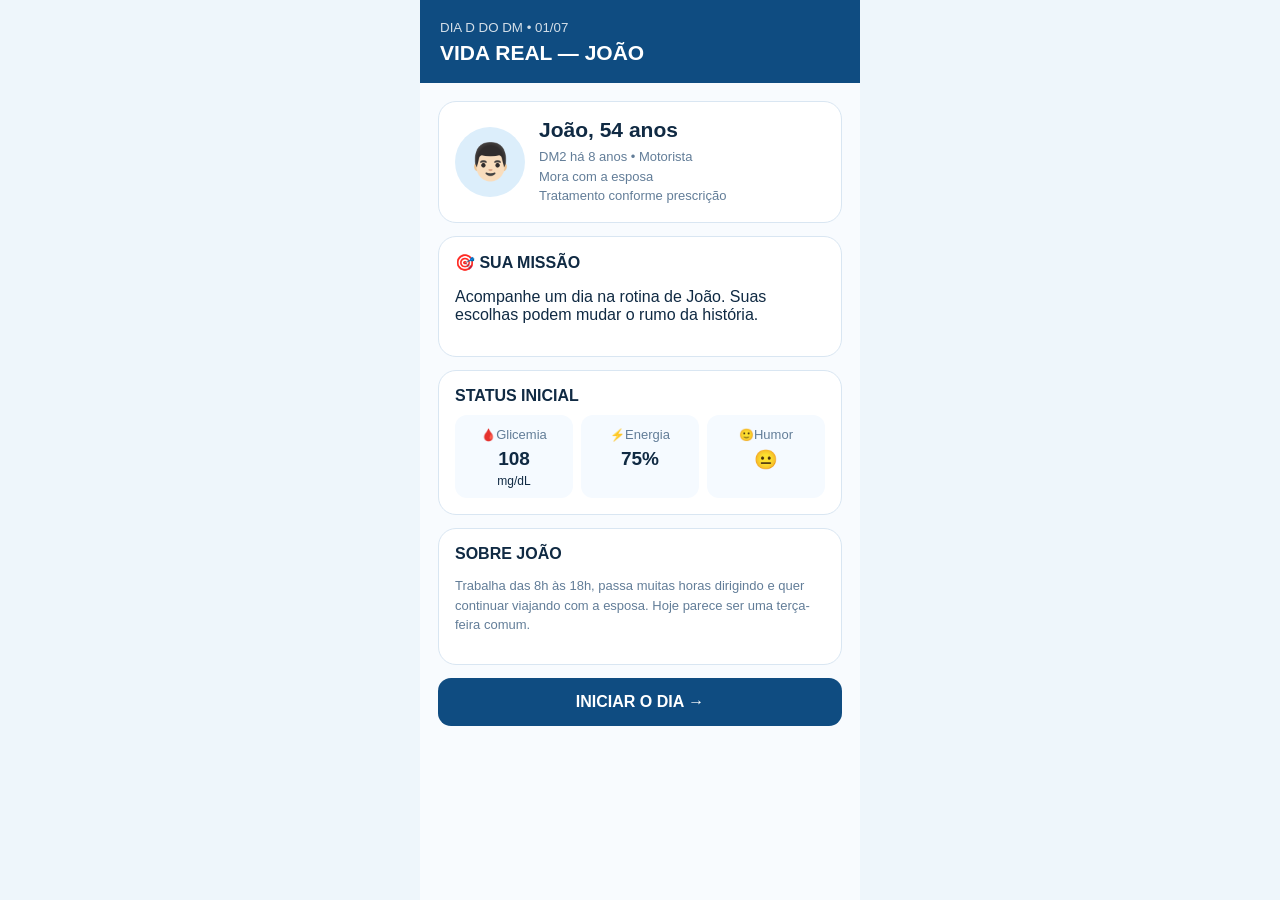
==== index.html @ cbd867d8 "Add files via upload" ====
<!doctype html><html lang="pt-BR"><head><meta charset="utf-8"><meta name="viewport" content="width=device-width,initial-scale=1"><title>Vida Real — João</title><link rel="stylesheet" href="style.css"></head><body><div class="app"><header class="top"><small>DIA D DO DM • 01/07</small><h1>VIDA REAL — JOÃO</h1></header><main class="main">
<div class="card profile"><div class="avatar">👨🏻</div><div><h2>João, 54 anos</h2><div class="muted">DM2 há 8 anos • Motorista<br>Mora com a esposa<br>Tratamento conforme prescrição</div></div></div>
<div class="card"><b>🎯 SUA MISSÃO</b><p>Acompanhe um dia na rotina de João. Suas escolhas podem mudar o rumo da história.</p></div>
<div class="card"><b>STATUS INICIAL</b><div class="stats" style="margin-top:10px"><div class="stat">🩸<span class="muted">Glicemia</span><strong>108</strong>mg/dL</div><div class="stat">⚡<span class="muted">Energia</span><strong>75%</strong></div><div class="stat">🙂<span class="muted">Humor</span><strong>😐</strong></div></div></div>
<div class="card"><b>SOBRE JOÃO</b><p class="muted">Trabalha das 8h às 18h, passa muitas horas dirigindo e quer continuar viajando com a esposa. Hoje parece ser uma terça-feira comum.</p></div>
<a class="btn" href="01-pre-cafe.html">INICIAR O DIA →</a>
</main></div></body></html>
---- style.css ----
*{box-sizing:border-box}body{margin:0;background:#eef6fb;color:#102a43;font-family:-apple-system,BlinkMacSystemFont,"Segoe UI",Arial,sans-serif}.app{max-width:440px;min-height:100vh;margin:auto;background:#f8fbfe}.top{background:#0f4c81;color:#fff;padding:18px 20px}.top small{opacity:.82}.top h1{margin:5px 0 0;font-size:21px}.main{padding:18px}.card{background:#fff;border:1px solid #d9e6f2;border-radius:18px;padding:16px;margin-bottom:13px}.profile{display:flex;gap:14px;align-items:center}.avatar{width:70px;height:70px;border-radius:50%;background:#dceefb;display:grid;place-items:center;font-size:36px;flex:none}h2{margin:0 0 5px;font-size:21px}.muted{font-size:13px;color:#627d98;line-height:1.5}.stats{display:grid;grid-template-columns:repeat(3,1fr);gap:8px}.stat{text-align:center;background:#f5faff;padding:10px;border-radius:12px;font-size:12px}.stat strong{display:block;font-size:19px;margin:4px 0}.btn{display:block;width:100%;text-decoration:none;text-align:center;border:0;border-radius:13px;background:#0f4c81;color:#fff;padding:15px;font-weight:800;cursor:pointer}.choice{display:block;text-decoration:none;color:#102a43;background:#fff;border:1px solid #d9e6f2;border-radius:13px;padding:13px;margin-top:8px;line-height:1.35}.letter{display:inline-grid;place-items:center;width:29px;height:29px;border-radius:50%;background:#e8f3fb;font-weight:800;margin-right:8px}.notif{background:#0f4c81;color:#fff;border-radius:17px;padding:16px;margin:12px 0}.notif b{display:block;margin-bottom:7px}.progress{height:7px;background:#e5edf4;border-radius:8px;margin:6px 0 13px}.bar{height:100%;background:#4aa3df;border-radius:8px}.log{display:grid;gap:7px}.row{display:flex;justify-content:space-between;background:#f5faff;border-radius:10px;padding:9px 10px;font-size:13px}.entry{background:#f5faff;border-radius:13px;padding:13px}.entry input{width:100%;padding:13px;border:1px solid #d9e6f2;border-radius:11px;font-size:20px;margin:8px 0 10px}.success{background:#edf8f0;border:1px solid #cce8d2;color:#245c3c}.warning{background:#fff9eb;border:1px solid #f1d89b}.danger{background:#fff1f1;border:1px solid #f2c1c1}.seal{text-align:center;font-weight:900;border:2px solid currentColor;border-radius:15px;padding:13px;margin:14px 0}.center{text-align:center}
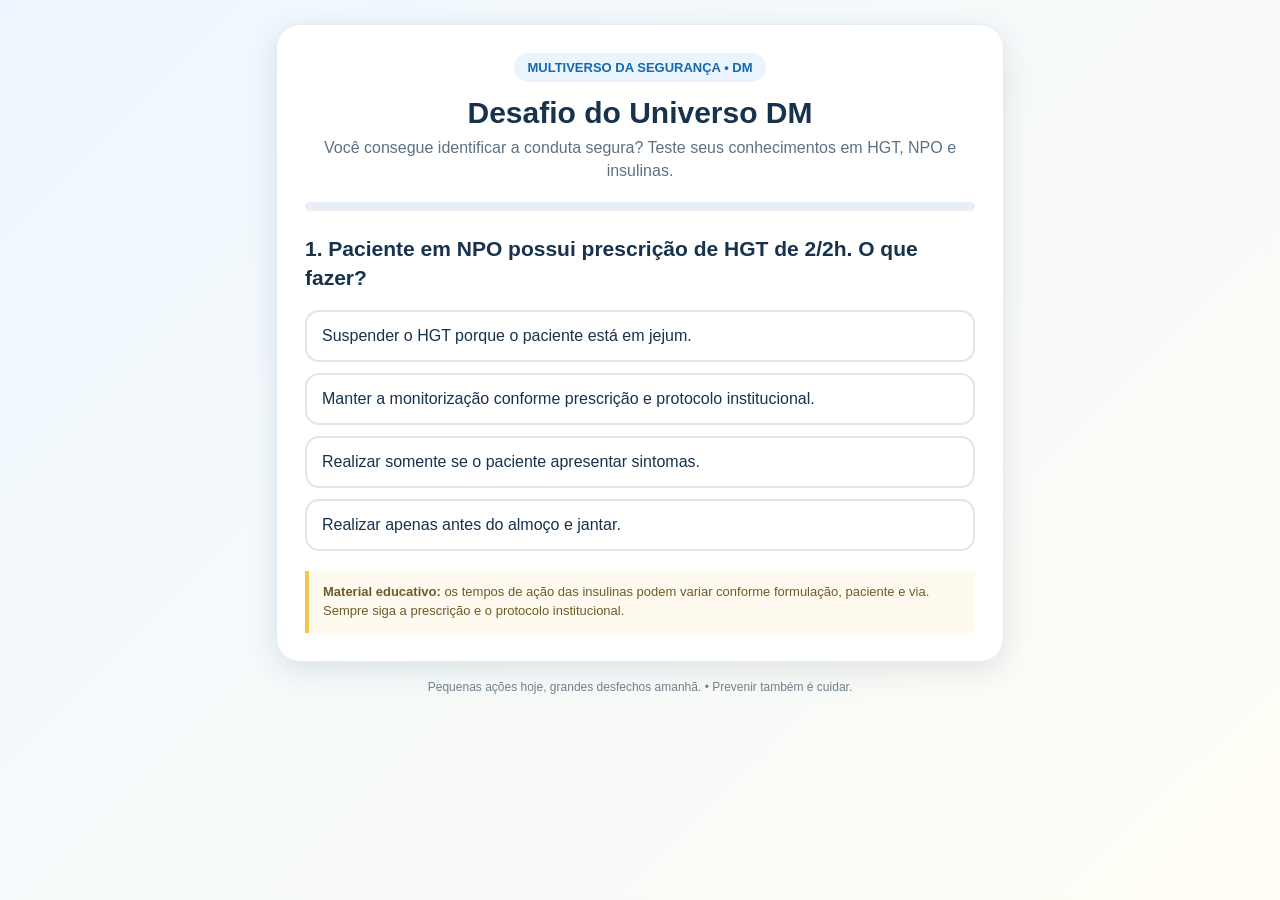
==== commit c6a3528f: "Create index.html" ====
--- a/index.html
+++ b/index.html
@@ -1,7 +1,234 @@
-<!doctype html><html lang="pt-BR"><head><meta charset="utf-8"><meta name="viewport" content="width=device-width,initial-scale=1"><title>Vida Real — João</title><link rel="stylesheet" href="style.css"></head><body><div class="app"><header class="top"><small>DIA D DO DM • 01/07</small><h1>VIDA REAL — JOÃO</h1></header><main class="main">
-<div class="card profile"><div class="avatar">👨🏻</div><div><h2>João, 54 anos</h2><div class="muted">DM2 há 8 anos • Motorista<br>Mora com a esposa<br>Tratamento conforme prescrição</div></div></div>
-<div class="card"><b>🎯 SUA MISSÃO</b><p>Acompanhe um dia na rotina de João. Suas escolhas podem mudar o rumo da história.</p></div>
-<div class="card"><b>STATUS INICIAL</b><div class="stats" style="margin-top:10px"><div class="stat">🩸<span class="muted">Glicemia</span><strong>108</strong>mg/dL</div><div class="stat">⚡<span class="muted">Energia</span><strong>75%</strong></div><div class="stat">🙂<span class="muted">Humor</span><strong>😐</strong></div></div></div>
-<div class="card"><b>SOBRE JOÃO</b><p class="muted">Trabalha das 8h às 18h, passa muitas horas dirigindo e quer continuar viajando com a esposa. Hoje parece ser uma terça-feira comum.</p></div>
-<a class="btn" href="01-pre-cafe.html">INICIAR O DIA →</a>
-</main></div></body></html>+<!DOCTYPE html>
+<html lang="pt-BR">
+<head>
+<meta charset="UTF-8">
+<meta name="viewport" content="width=device-width, initial-scale=1.0">
+<title>Desafio do Universo DM</title>
+<style>
+  *{box-sizing:border-box}
+  body{
+    margin:0;font-family:Arial,Helvetica,sans-serif;
+    background:linear-gradient(135deg,#eef7ff,#fffdf5);
+    color:#17324d;min-height:100vh;
+  }
+  .wrap{max-width:760px;margin:auto;padding:24px 16px 40px}
+  .card{
+    background:#fff;border-radius:24px;padding:28px;
+    box-shadow:0 8px 30px rgba(23,50,77,.12);
+    border:1px solid #e5edf4;
+  }
+  .top{text-align:center}
+  .tag{
+    display:inline-block;background:#e9f4ff;color:#1769aa;
+    padding:7px 13px;border-radius:999px;font-weight:700;font-size:13px;
+  }
+  h1{margin:14px 0 6px;font-size:30px}
+  .subtitle{margin:0 auto 20px;color:#5d7182;line-height:1.45}
+  .progress{height:9px;background:#e8eef3;border-radius:99px;overflow:hidden;margin:18px 0 24px}
+  .bar{height:100%;width:0;background:#237bb8;transition:.3s}
+  .question{font-size:21px;font-weight:700;line-height:1.35;margin-bottom:18px}
+  .options{display:grid;gap:11px}
+  button{
+    border:2px solid #dce7ef;background:#fff;border-radius:14px;
+    padding:15px;text-align:left;font-size:16px;color:#17324d;
+    cursor:pointer;transition:.15s;
+  }
+  button:hover{border-color:#237bb8;background:#f7fbff}
+  button:disabled{cursor:default}
+  .correct{border-color:#3a8d62!important;background:#edf9f2!important}
+  .wrong{border-color:#c85a5a!important;background:#fff1f1!important}
+  .feedback{
+    margin-top:18px;padding:14px 16px;border-radius:14px;
+    background:#f3f7fa;line-height:1.45;display:none;
+  }
+  .next{
+    display:none;width:100%;margin-top:14px;text-align:center;
+    background:#237bb8;color:#fff;border:0;font-weight:700;
+  }
+  .result{text-align:center;display:none}
+  .score{font-size:50px;font-weight:800;color:#237bb8;margin:10px}
+  .result h2{margin-bottom:8px}
+  .restart{
+    background:#237bb8;color:white;border:0;text-align:center;
+    font-weight:700;width:100%;margin-top:20px;
+  }
+  .note{
+    margin-top:20px;padding:12px 14px;border-left:4px solid #f0c64b;
+    background:#fffaf0;color:#6d5b28;font-size:13px;line-height:1.45;
+  }
+  .footer{text-align:center;color:#71818e;font-size:12px;margin-top:18px}
+</style>
+</head>
+<body>
+<div class="wrap">
+  <div class="card">
+    <div class="top">
+      <span class="tag">MULTIVERSO DA SEGURANÇA • DM</span>
+      <h1>Desafio do Universo DM</h1>
+      <p class="subtitle">Você consegue identificar a conduta segura? Teste seus conhecimentos em HGT, NPO e insulinas.</p>
+    </div>
+
+    <div id="game">
+      <div class="progress"><div class="bar" id="bar"></div></div>
+      <div class="question" id="question"></div>
+      <div class="options" id="options"></div>
+      <div class="feedback" id="feedback"></div>
+      <button class="next" id="next">Próxima pergunta →</button>
+    </div>
+
+    <div class="result" id="result">
+      <div class="tag">MISSÃO CONCLUÍDA</div>
+      <div class="score" id="score"></div>
+      <h2 id="resultTitle"></h2>
+      <p id="resultText"></p>
+      <button class="restart" onclick="restart()">Jogar novamente</button>
+    </div>
+
+    <div class="note">
+      <strong>Material educativo:</strong> os tempos de ação das insulinas podem variar conforme formulação, paciente e via. Sempre siga a prescrição e o protocolo institucional.
+    </div>
+  </div>
+  <div class="footer">Pequenas ações hoje, grandes desfechos amanhã. • Prevenir também é cuidar.</div>
+</div>
+
+<script>
+const questions = [
+  {
+    q:"Paciente em NPO possui prescrição de HGT de 2/2h. O que fazer?",
+    a:[
+      "Suspender o HGT porque o paciente está em jejum.",
+      "Manter a monitorização conforme prescrição e protocolo institucional.",
+      "Realizar somente se o paciente apresentar sintomas.",
+      "Realizar apenas antes do almoço e jantar."
+    ],
+    c:1,
+    e:"NPO não significa sem HGT. Se houver prescrição de monitorização de 2/2h, ela deve ser mantida conforme a prescrição e o protocolo institucional."
+  },
+  {
+    q:"Em relação ao HGT antes das refeições, qual cuidado é especialmente importante?",
+    a:[
+      "Registrar somente valores alterados.",
+      "Realizar e registrar o HGT antes das refeições, com atenção especial ao café da manhã.",
+      "Registrar apenas no final do plantão.",
+      "Não é necessário registrar se o valor estiver dentro da meta."
+    ],
+    c:1,
+    e:"Realizar não basta: o resultado precisa ser registrado corretamente para garantir continuidade e segurança do cuidado."
+  },
+  {
+    q:"Qual grupo de insulinas costuma apresentar início de ação em cerca de 5–15 minutos e pico aproximado de 0,5–2 horas?",
+    a:[
+      "NPH",
+      "Regular",
+      "Lispro, Aspart ou Glulisina",
+      "Degludeca"
+    ],
+    c:2,
+    e:"Análogos de ação rápida, como lispro, aspart e glulisina, apresentam início rápido e pico precoce. Os tempos podem variar conforme a formulação."
+  },
+  {
+    q:"Qual opção corresponde à insulina Regular humana?",
+    a:[
+      "Início 0,5–1 h; pico 2–3 h; duração 5–8 h.",
+      "Início 2–4 h; pico 4–10 h; duração 10–18 h.",
+      "Início imediato; sem pico; duração 42 h.",
+      "Início 6 h; sem pico; duração 36 h."
+    ],
+    c:0,
+    e:"A Regular humana é classificada como de ação curta/rápida, com início e pico mais tardios que os análogos ultrarrápidos/rápidos."
+  },
+  {
+    q:"Qual perfil é típico da NPH?",
+    a:[
+      "Início 2–4 h; pico 4–10 h; duração 10–18 h.",
+      "Início 5–15 min; pico 0,5–2 h.",
+      "Sem pico e duração de aproximadamente 42 h.",
+      "Início 0,5–1 h; pico 2–3 h; duração 5–8 h."
+    ],
+    c:0,
+    e:"A NPH é uma insulina de ação intermediária e apresenta pico de ação."
+  },
+  {
+    q:"Paciente com DM está em NPO e apresenta alteração importante da glicemia. Qual atitude é mais segura?",
+    a:[
+      "Ignorar porque ele não está se alimentando.",
+      "Manter a monitorização prescrita, comunicar alterações e seguir a conduta/protocolo institucional.",
+      "Suspender todos os controles até voltar a se alimentar.",
+      "Registrar somente se houver solicitação no final do plantão."
+    ],
+    c:1,
+    e:"Em NPO, a monitorização continua sendo importante. Alterações glicêmicas devem ser reconhecidas, registradas e comunicadas conforme prescrição e protocolo."
+  }
+];
+
+let current=0, score=0, answered=false;
+
+const qEl=document.getElementById("question");
+const optEl=document.getElementById("options");
+const feedback=document.getElementById("feedback");
+const next=document.getElementById("next");
+const bar=document.getElementById("bar");
+
+function load(){
+  answered=false;
+  const item=questions[current];
+  qEl.textContent=(current+1)+". "+item.q;
+  optEl.innerHTML="";
+  feedback.style.display="none";
+  next.style.display="none";
+  bar.style.width=((current)/questions.length*100)+"%";
+
+  item.a.forEach((text,i)=>{
+    const b=document.createElement("button");
+    b.textContent=text;
+    b.onclick=()=>answer(i,b);
+    optEl.appendChild(b);
+  });
+}
+function answer(i,btn){
+  if(answered)return;
+  answered=true;
+  const item=questions[current];
+  const buttons=[...optEl.children];
+  buttons.forEach(b=>b.disabled=true);
+  if(i===item.c){score++;btn.classList.add("correct");feedback.innerHTML="<strong>✓ Acertou!</strong><br>"+item.e;}
+  else{btn.classList.add("wrong");buttons[item.c].classList.add("correct");feedback.innerHTML="<strong>✕ Quase!</strong><br>"+item.e;}
+  feedback.style.display="block";
+  next.style.display="block";
+}
+next.onclick=()=>{
+  current++;
+  if(current<questions.length)load();
+  else finish();
+};
+function finish(){
+  document.getElementById("game").style.display="none";
+  document.getElementById("result").style.display="block";
+  document.getElementById("score").textContent=score+"/"+questions.length;
+  let title,text;
+  if(score===questions.length){
+    title="Guardião(ã) da Glicemia 🛡️";
+    text="Excelente! Você dominou o desafio do Universo DM.";
+  }else if(score>=4){
+    title="Quase especialista! 🚀";
+    text="Mandou muito bem. Mais uma rodada e você chega ao domínio completo.";
+  }else if(score>=2){
+    title="Explorador(a) do Universo DM 🔎";
+    text="Você já encontrou o caminho. Revise os pontos-chave e tente novamente.";
+  }else{
+    title="Hora de explorar novamente 🌎";
+    text="Sem problema! O objetivo é aprender e fortalecer a segurança do paciente.";
+  }
+  document.getElementById("resultTitle").textContent=title;
+  document.getElementById("resultText").textContent=text;
+}
+function restart(){
+  current=0;score=0;
+  document.getElementById("game").style.display="block";
+  document.getElementById("result").style.display="none";
+  load();
+}
+load();
+</script>
+</body>
+</html>
